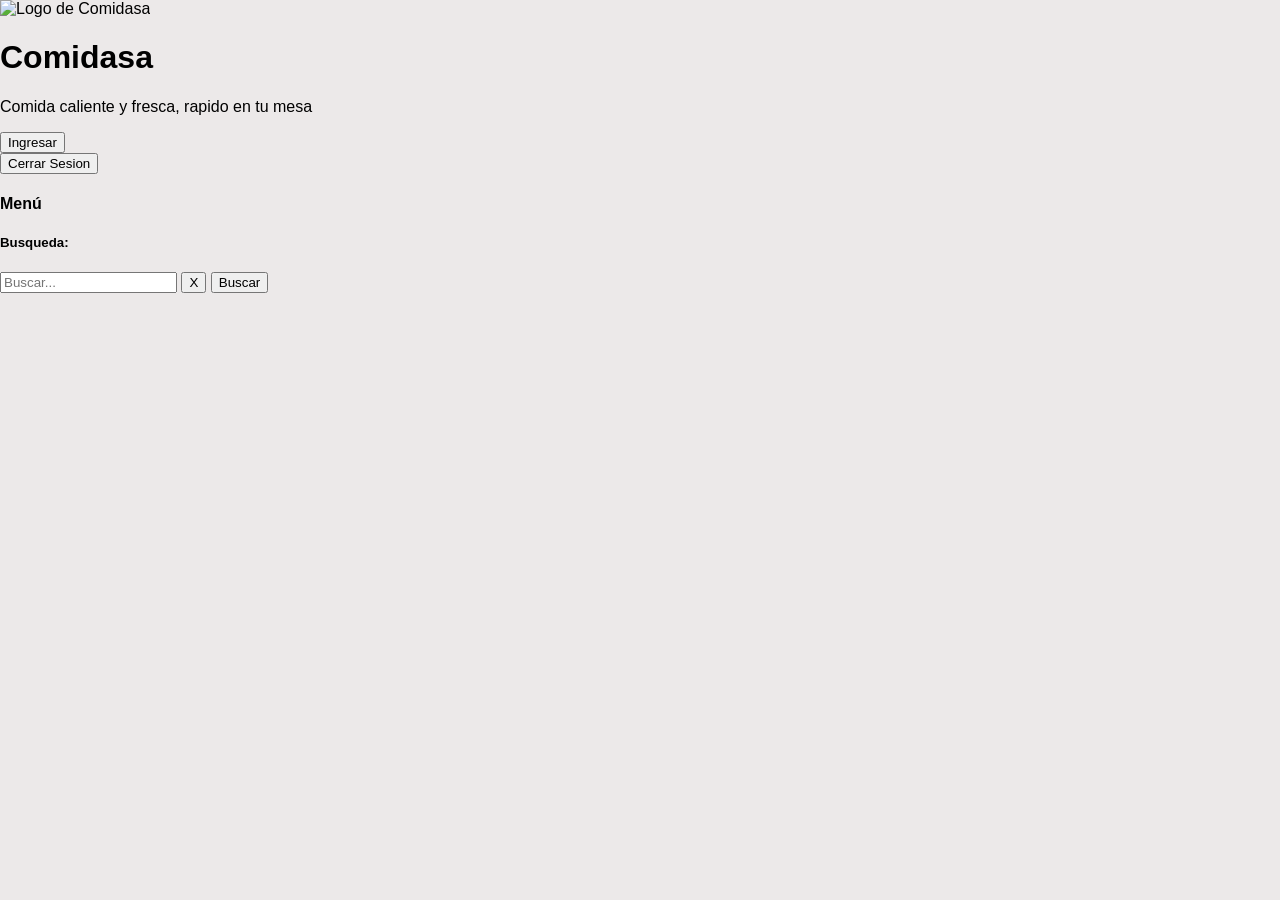
==== Web/FrontEnd/index.html @ 577b8fdf "Inicio del proyectoCiber" ====
<!DOCTYPE html>
<html lang="en">
<head>
    <meta charset="UTF-8">
    <meta name="viewport" content="width=device-width, initial-scale=1.0">
    <link rel="stylesheet" href="../Styles/main.css">
    <title>Comidasa</title>
</head>
<body>
    <header class="header">
        <div class="headContainer">
            <div class="empresa">
                <img src="../Assets/logo.png" alt="Logo de Comidasa" class="logo">
                <h1>Comidasa</h1>
                <p>Comida caliente y fresca, rapido en tu mesa</p>
            </div>
            <div>
                <button>Ingresar</button>
            </div>
            <div>
                <button>Cerrar Sesion</button>
            </div>
        </div>
    </header >
    
    <main class="main">
        <div class="mainCont">

            <section>
                <div class="">

                </div>
                <div class="catalogo">

                    <div>
                        <h4>Menú</h4>
                        <h5>Busqueda: </h5>
                        <input type="text" placeholder="Buscar...">
                        <button>X</button>
                        <button>Buscar</button>
                    </div>
                    <table>
                        <thead>

                        </thead>

                        <tbody>

                        </tbody>

                        <tfoot>

                        </tfoot>
                    </table>
                </div>

            </section>
            
            <section>
                <div class="productoPage">
                    

                </div>
            </section>

        </div>
    </main>


    <footer class="footer">
        <div class="footContainer">

        </div>
    </footer>

</body>
</html>
---- Web/Styles/main.css ----
body{
    font-family: Arial, sans-serif;
    margin: 0;
    padding: 0;
    background-color: #ece9e9;
}
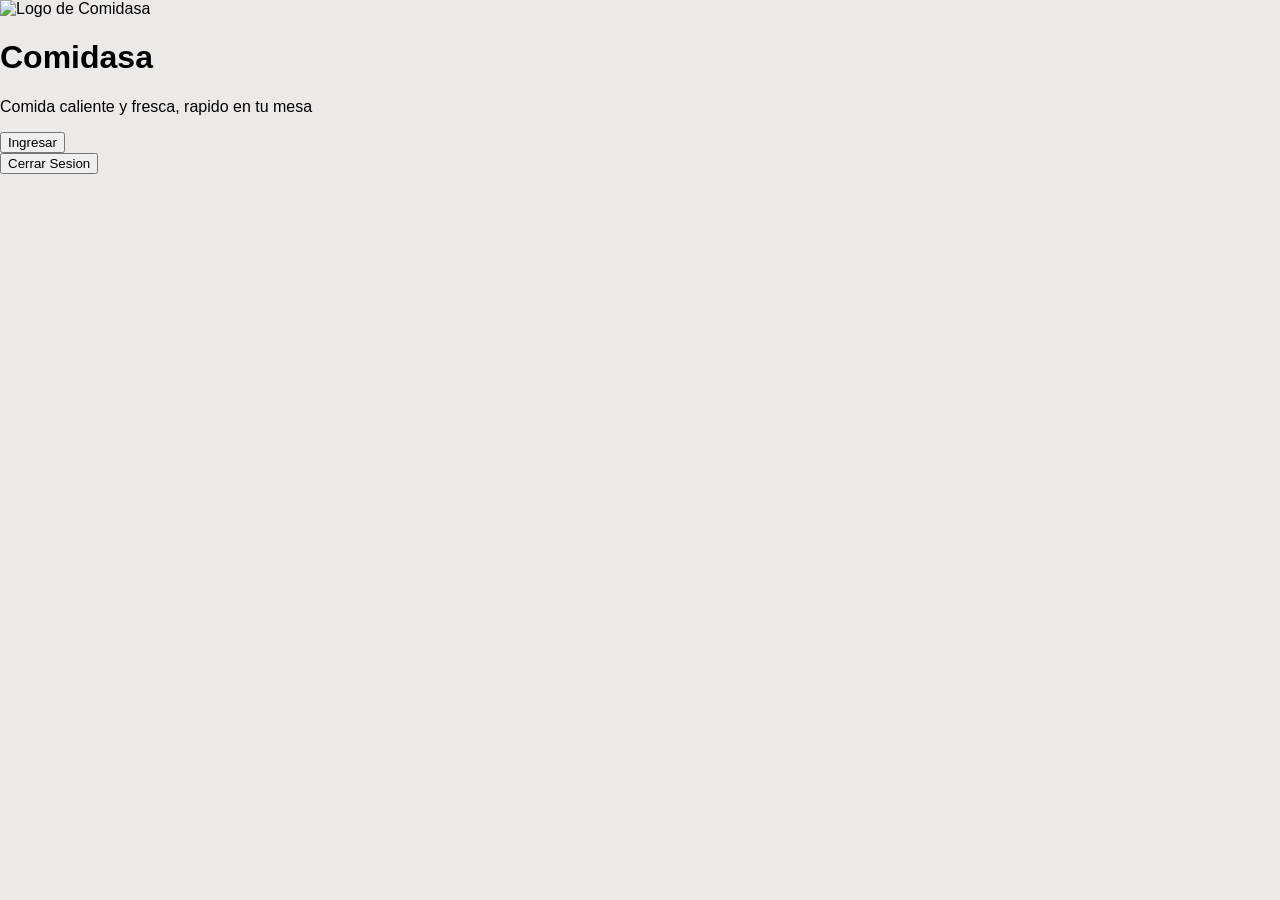
==== commit 93b0c652: "mas cosas" ====
--- a/Web/FrontEnd/index.html
+++ b/Web/FrontEnd/index.html
@@ -25,43 +25,8 @@
     
     <main class="main">
         <div class="mainCont">
-
-            <section>
-                <div class="">
-
-                </div>
-                <div class="catalogo">
-
-                    <div>
-                        <h4>Menú</h4>
-                        <h5>Busqueda: </h5>
-                        <input type="text" placeholder="Buscar...">
-                        <button>X</button>
-                        <button>Buscar</button>
-                    </div>
-                    <table>
-                        <thead>
-
-                        </thead>
-
-                        <tbody>
-
-                        </tbody>
-
-                        <tfoot>
-
-                        </tfoot>
-                    </table>
-                </div>
-
-            </section>
             
-            <section>
-                <div class="productoPage">
-                    
-
-                </div>
-            </section>
+            
 
         </div>
     </main>
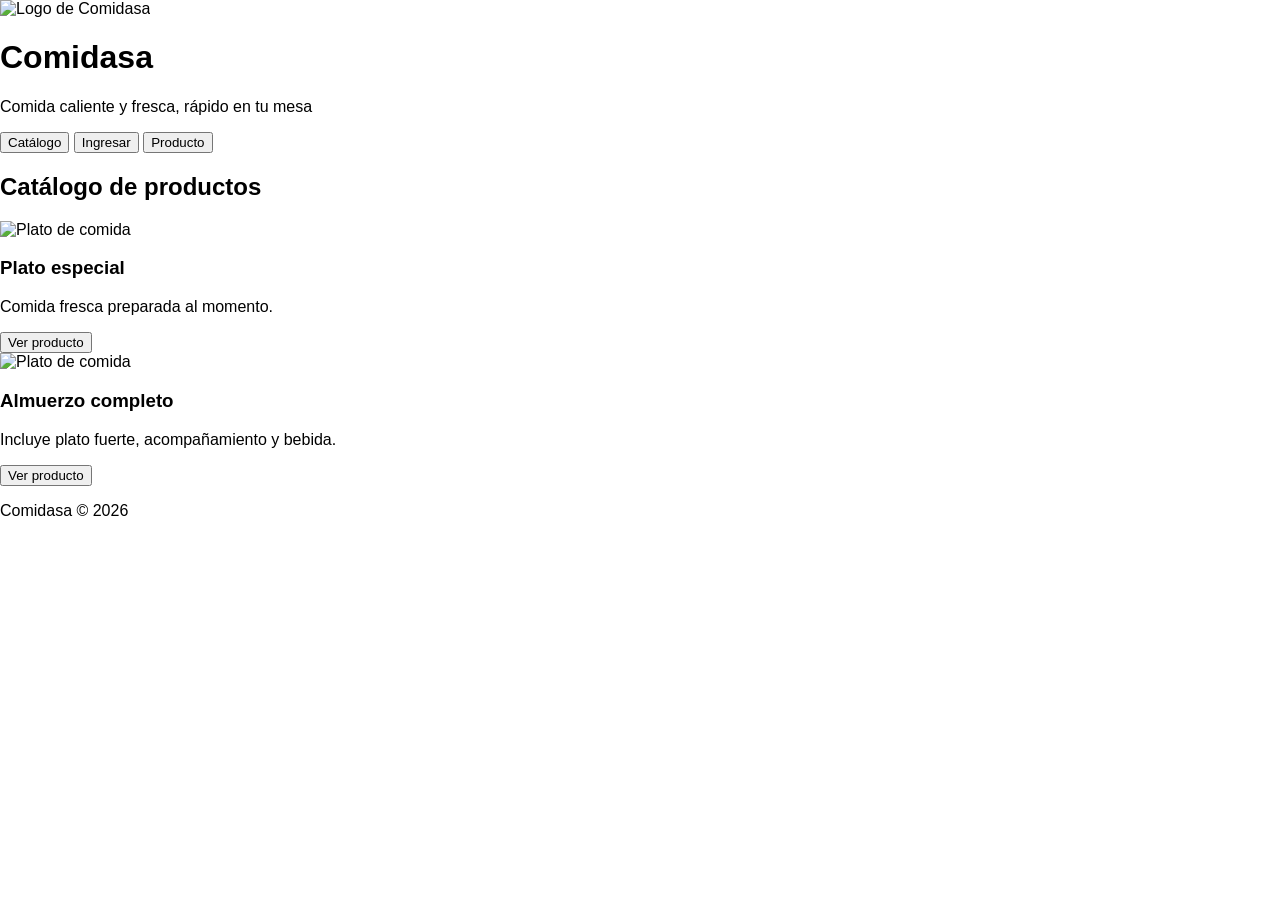
==== commit 1cd75add: "casi un ui" ====
--- a/Web/FrontEnd/index.html
+++ b/Web/FrontEnd/index.html
@@ -1,42 +1,24 @@
 <!DOCTYPE html>
-<html lang="en">
+<html lang="es">
 <head>
     <meta charset="UTF-8">
     <meta name="viewport" content="width=device-width, initial-scale=1.0">
+    <title>Comidasa</title>
+
     <link rel="stylesheet" href="../Styles/main.css">
-    <title>Comidasa</title>
 </head>
 <body>
-    <header class="header">
-        <div class="headContainer">
-            <div class="empresa">
-                <img src="../Assets/logo.png" alt="Logo de Comidasa" class="logo">
-                <h1>Comidasa</h1>
-                <p>Comida caliente y fresca, rapido en tu mesa</p>
-            </div>
-            <div>
-                <button>Ingresar</button>
-            </div>
-            <div>
-                <button>Cerrar Sesion</button>
-            </div>
-        </div>
-    </header >
-    
+
+    <div id="header"></div>
+
     <main class="main">
-        <div class="mainCont">
-            
-            
-
+        <div class="mainCont" id="app">
+            <!-- Aquí se cargará catalogo.html por defecto -->
         </div>
     </main>
 
+    <div id="footer"></div>
 
-    <footer class="footer">
-        <div class="footContainer">
-
-        </div>
-    </footer>
-
+    <script src="./Js/controller.js" defer></script>
 </body>
 </html>
--- a/Web/Styles/main.css
+++ b/Web/Styles/main.css
@@ -1,6 +1,8 @@
-body{
+@import('./variables.css');
+
+body {
     font-family: Arial, sans-serif;
     margin: 0;
     padding: 0;
-    background-color: #ece9e9;
+    background-color: var(--color-fondo);
 }
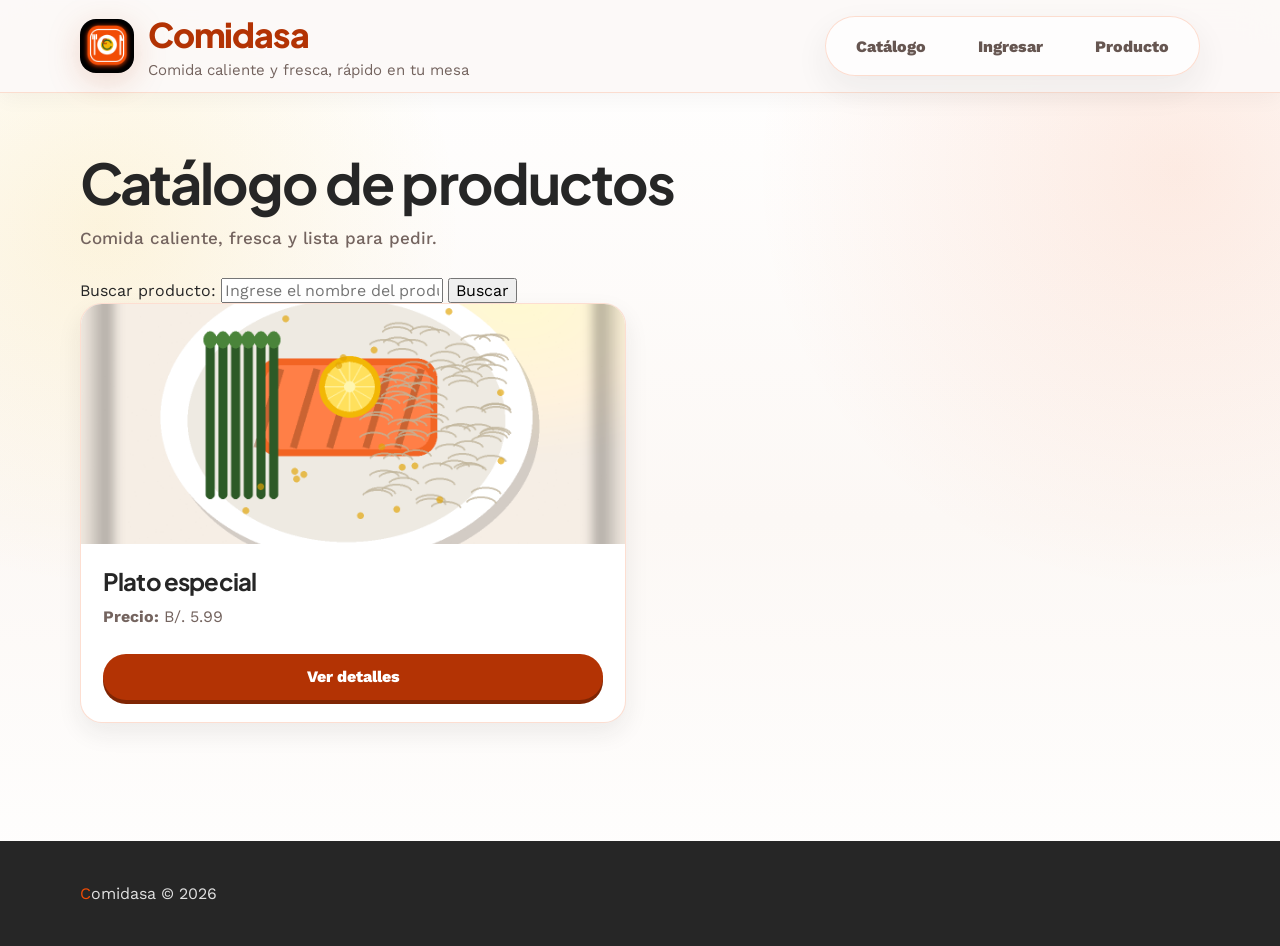
==== commit e2ff8577: "final creo" ====
--- a/Web/FrontEnd/index.html
+++ b/Web/FrontEnd/index.html
@@ -5,7 +5,7 @@
     <meta name="viewport" content="width=device-width, initial-scale=1.0">
     <title>Comidasa</title>
 
-    <link rel="stylesheet" href="../Styles/main.css">
+    <link rel="stylesheet" href="../Styles/main.css">  
 </head>
 <body>
 
--- a/Web/Styles/main.css
+++ b/Web/Styles/main.css
@@ -1,8 +1,534 @@
-@import('./variables.css');
+@import url('./variables.css');
+@import url('https://fonts.googleapis.com/css2?family=Plus+Jakarta+Sans:wght@700;800&family=Work+Sans:wght@400;500;600;700&display=swap');
+
+* {
+    box-sizing: border-box;
+}
+
+html {
+    scroll-behavior: smooth;
+}
 
 body {
-    font-family: Arial, sans-serif;
     margin: 0;
-    padding: 0;
-    background-color: var(--color-fondo);
-}+    min-height: 100vh;
+    color: var(--color-texto);
+    background:
+        radial-gradient(circle at 8% 24%, rgba(242, 183, 5, 0.12), transparent 26%),
+        radial-gradient(circle at 92% 18%, rgba(242, 76, 5, 0.10), transparent 30%),
+        linear-gradient(180deg, #fff 0%, var(--color-fondo) 55%, #fff 100%);
+    font-family: 'Work Sans', Arial, sans-serif;
+}
+
+button,
+input {
+    font: inherit;
+}
+
+button {
+    cursor: pointer;
+}
+
+img {
+    display: block;
+    max-width: 100%;
+}
+
+h1,
+h2,
+h3 {
+    font-family: 'Plus Jakarta Sans', Arial, sans-serif;
+    letter-spacing: -0.035em;
+}
+
+/* Layout general */
+.main {
+    min-height: 58vh;
+}
+
+.mainCont,
+.headContainer,
+.footContainer {
+    width: min(var(--container), calc(100% - 44px));
+    margin-inline: auto;
+}
+
+/* Header original, solo se le aplica apariencia premium */
+.header {
+    position: sticky;
+    top: 0;
+    z-index: 20;
+    background: rgba(252, 249, 248, 0.92);
+    border-bottom: 1px solid rgba(242, 76, 5, 0.16);
+    backdrop-filter: blur(18px);
+    box-shadow: 0 6px 20px rgba(38, 38, 38, 0.04);
+}
+
+.headContainer {
+    min-height: 92px;
+    display: flex;
+    align-items: center;
+    justify-content: space-between;
+    gap: 28px;
+}
+
+.empresa {
+    display: flex;
+    align-items: center;
+    gap: 14px;
+}
+
+.logo {
+    width: 54px;
+    height: 54px;
+    object-fit: contain;
+    border-radius: 16px;
+    filter: drop-shadow(0 8px 16px rgba(179, 51, 4, 0.18));
+}
+
+.empresa h1 {
+    margin: 0 0 5px;
+    color: var(--color-principal-oscuro);
+    font-size: clamp(24px, 4vw, 34px);
+    font-weight: 800;
+}
+
+.empresa p {
+    margin: 0;
+    color: var(--color-muted);
+    font-size: 15px;
+}
+
+.nav {
+    display: flex;
+    align-items: center;
+    gap: 8px;
+    padding: 8px;
+    background: rgba(255, 255, 255, 0.78);
+    border: 1px solid rgba(242, 76, 5, 0.18);
+    border-radius: 999px;
+    box-shadow: 0 14px 34px rgba(38, 38, 38, 0.07);
+}
+
+.nav button {
+    min-height: 42px;
+    padding: 0 22px;
+    border: 0;
+    border-radius: 999px;
+    background: transparent;
+    color: #665651;
+    font-weight: 800;
+    transition: 0.18s ease;
+}
+
+.nav button:hover,
+.nav button:focus-visible {
+    color: var(--color-blanco);
+    background: var(--color-principal-oscuro);
+    outline: none;
+    transform: translateY(-1px);
+}
+
+/* Catálogo */
+.catalogoPage {
+    padding: 60px 0 82px;
+}
+
+.catalogoPage h2 {
+    position: relative;
+    margin: 0 0 26px;
+    color: var(--color-neutral);
+    font-size: clamp(34px, 5vw, 56px);
+    line-height: 1.05;
+}
+
+.catalogoPage h2::after {
+    content: 'Comida caliente, fresca y lista para pedir.';
+    display: block;
+    max-width: 520px;
+    margin-top: 12px;
+    color: var(--color-muted);
+    font-family: 'Work Sans', Arial, sans-serif;
+    font-size: 17px;
+    font-weight: 500;
+    letter-spacing: 0;
+    line-height: 1.65;
+}
+
+.productosGrid {
+    display: grid;
+    grid-template-columns: repeat(2, minmax(0, 1fr));
+    gap: 28px;
+}
+
+.productoCard {
+    position: relative;
+    overflow: hidden;
+    min-height: 420px;
+    display: flex;
+    flex-direction: column;
+    background: var(--color-blanco);
+    border: 1px solid var(--color-borde);
+    border-radius: var(--radio);
+    box-shadow: var(--sombra-suave);
+    transition: transform 0.22s ease, box-shadow 0.22s ease;
+}
+
+.productoCard:hover {
+    transform: translateY(-6px);
+    box-shadow: var(--sombra);
+}
+
+.productoCard img {
+    width: 100%;
+    height: 240px;
+    object-fit: cover;
+    background: var(--color-fondo-suave);
+    transition: transform 0.4s ease;
+}
+
+.productoCard:hover img {
+    transform: scale(1.045);
+}
+
+.productoCard h3,
+.productoCard p,
+.productoCard button {
+    margin-inline: 22px;
+}
+
+.productoCard h3 {
+    margin-top: 22px;
+    margin-bottom: 8px;
+    color: var(--color-neutral);
+    font-size: 24px;
+}
+
+.productoCard p {
+    margin-top: 0;
+    color: var(--color-muted);
+    line-height: 1.6;
+}
+
+.productoCard button,
+.loginFormContainer button,
+.btnRegreso button {
+    min-height: 46px;
+    border: 0;
+    border-radius: 999px;
+    background: var(--color-principal-oscuro);
+    color: var(--color-blanco);
+    font-weight: 800;
+    box-shadow: 0 4px 0 #7f2503;
+    transition: transform 0.18s ease, background 0.18s ease, box-shadow 0.18s ease;
+}
+
+.productoCard button {
+    width: calc(100% - 44px);
+    margin-top: auto;
+    margin-bottom: 22px;
+}
+
+.productoCard button:hover,
+.loginFormContainer button:hover,
+.btnRegreso button:hover {
+    background: var(--color-principal);
+    transform: translateY(-2px);
+    box-shadow: 0 7px 18px rgba(179, 51, 4, 0.22);
+}
+
+/* Login usando el HTML original */
+.loginPage {
+    padding: 64px 0 84px;
+}
+
+.login {
+    display: grid;
+    grid-template-columns: minmax(0, 1.05fr) minmax(330px, 0.9fr);
+    align-items: center;
+    gap: 64px;
+}
+
+.login::before {
+    content: '';
+    min-height: 430px;
+    border-radius: var(--radio);
+    background:
+        linear-gradient(180deg, rgba(0, 0, 0, 0.05), rgba(0, 0, 0, 0.12)),
+        url('../Assets/plato.png') center/cover no-repeat;
+    box-shadow: var(--sombra);
+}
+
+.loginFormContainer {
+    width: 100%;
+    padding: 42px;
+    background: rgba(255, 255, 255, 0.96);
+    border: 1px solid rgba(242, 76, 5, 0.14);
+    border-radius: var(--radio);
+    box-shadow: var(--sombra);
+}
+
+.loginFormContainer h2 {
+    margin: 0 0 8px;
+    text-align: center;
+    color: var(--color-neutral);
+    font-size: 30px;
+}
+
+.loginFormContainer h2::after {
+    content: 'Ingresa tus credenciales para continuar';
+    display: block;
+    margin-top: 8px;
+    color: var(--color-muted);
+    font-family: 'Work Sans', Arial, sans-serif;
+    font-size: 14px;
+    font-weight: 500;
+    letter-spacing: 0;
+}
+
+.loginFormContainer form {
+    margin-top: 28px;
+    display: grid;
+    gap: 14px;
+}
+
+.loginFormContainer label {
+    color: var(--color-neutral);
+    font-size: 14px;
+    font-weight: 800;
+}
+
+.loginFormContainer input {
+    width: 100%;
+    min-height: 48px;
+    padding: 0 16px;
+    color: var(--color-neutral);
+    background: #fff;
+    border: 1px solid rgba(38, 38, 38, 0.12);
+    border-radius: 11px;
+    outline: none;
+    transition: 0.18s ease;
+}
+
+.loginFormContainer input:focus {
+    border-color: rgba(242, 76, 5, 0.55);
+    box-shadow: 0 0 0 4px rgba(242, 76, 5, 0.10);
+}
+
+.loginFormContainer button {
+    width: 100%;
+    margin-top: 12px;
+}
+
+/* Producto */
+.productoPage {
+    padding: 42px 0 78px;
+}
+
+.btnRegreso {
+    margin-bottom: 22px;
+}
+
+.btnRegreso button {
+    min-height: 40px;
+    padding-inline: 18px;
+    background: transparent;
+    color: var(--color-principal-oscuro);
+    border: 1px solid rgba(179, 51, 4, 0.28);
+    box-shadow: none;
+}
+
+.platoContainer {
+    display: grid;
+    grid-template-columns: minmax(0, 1.35fr) minmax(320px, 0.75fr);
+    gap: 30px;
+    align-items: start;
+}
+
+.imagenContainer {
+    position: relative;
+    overflow: hidden;
+    min-height: 480px;
+    border-radius: var(--radio);
+    background: var(--color-fondo-suave);
+    box-shadow: var(--sombra);
+}
+
+.imagenContainer::after {
+    content: 'Fresco · Recomendado';
+    position: absolute;
+    top: 18px;
+    right: 18px;
+    padding: 8px 14px;
+    border-radius: 999px;
+    background: rgba(255, 255, 255, 0.88);
+    color: var(--color-secundario);
+    font-size: 12px;
+    font-weight: 800;
+    text-transform: uppercase;
+    letter-spacing: 0.04em;
+}
+
+.imagenContainer img {
+    width: 100%;
+    height: 100%;
+    min-height: 480px;
+    object-fit: cover;
+}
+
+.productoInfo {
+    padding: 34px;
+    background: rgba(255, 255, 255, 0.96);
+    border: 1px solid rgba(242, 76, 5, 0.14);
+    border-radius: var(--radio);
+    box-shadow: var(--sombra-suave);
+}
+
+.productoInfo h2 {
+    margin: 0 0 10px;
+    color: var(--color-neutral);
+    font-size: clamp(34px, 5vw, 50px);
+    line-height: 1.05;
+}
+
+.productoInfo h2::after {
+    content: '★★★★★  4.8';
+    display: block;
+    margin-top: 12px;
+    color: var(--color-terciario);
+    font-family: 'Work Sans', Arial, sans-serif;
+    font-size: 17px;
+    letter-spacing: 0.08em;
+}
+
+.productoInfo p {
+    color: var(--color-muted);
+    font-size: 16px;
+    line-height: 1.7;
+}
+
+.productoInfo p strong {
+    display: inline-block;
+    margin-right: 8px;
+    color: var(--color-principal-oscuro);
+}
+
+.productoInfo p:last-child {
+    margin-top: 24px;
+    padding: 20px;
+    background: var(--color-fondo-suave);
+    border-radius: var(--radio-sm);
+    color: var(--color-neutral);
+    font-size: 22px;
+    font-weight: 800;
+}
+
+/* Error del router */
+.errorPage {
+    margin: 70px auto;
+    max-width: 760px;
+    padding: 36px;
+    background: var(--color-blanco);
+    border: 1px solid var(--color-borde);
+    border-radius: var(--radio);
+    box-shadow: var(--sombra-suave);
+}
+
+.errorPage h2 {
+    margin-top: 0;
+}
+
+/* Footer */
+.footer {
+    margin-top: 36px;
+    background: var(--color-neutral);
+    color: #f7f0ec;
+}
+
+.footContainer {
+    min-height: 105px;
+    display: flex;
+    align-items: center;
+}
+
+.footContainer p {
+    margin: 0;
+    color: rgba(255, 255, 255, 0.86);
+    font-size: 16px;
+}
+
+.footContainer p::first-letter {
+    color: var(--color-principal);
+}
+
+@media (max-width: 820px) {
+    .headContainer,
+    .login,
+    .platoContainer {
+        grid-template-columns: 1fr;
+    }
+
+    .headContainer {
+        display: grid;
+        justify-items: start;
+        padding: 18px 0;
+    }
+
+    .nav {
+        width: 100%;
+        justify-content: space-between;
+        overflow-x: auto;
+    }
+
+    .nav button {
+        padding-inline: 16px;
+        white-space: nowrap;
+    }
+
+    .productosGrid {
+        grid-template-columns: 1fr;
+    }
+
+    .login {
+        gap: 26px;
+    }
+
+    .login::before,
+    .imagenContainer,
+    .imagenContainer img {
+        min-height: 300px;
+    }
+
+    .loginFormContainer,
+    .productoInfo {
+        padding: 28px;
+    }
+}
+
+@media (max-width: 520px) {
+    .mainCont,
+    .headContainer,
+    .footContainer {
+        width: min(100% - 28px, var(--container));
+    }
+
+    .empresa {
+        align-items: flex-start;
+    }
+
+    .empresa p {
+        font-size: 13px;
+    }
+
+    .nav {
+        border-radius: 18px;
+    }
+
+    .productoCard {
+        min-height: auto;
+    }
+
+    .productoCard img {
+        height: 210px;
+    }
+}
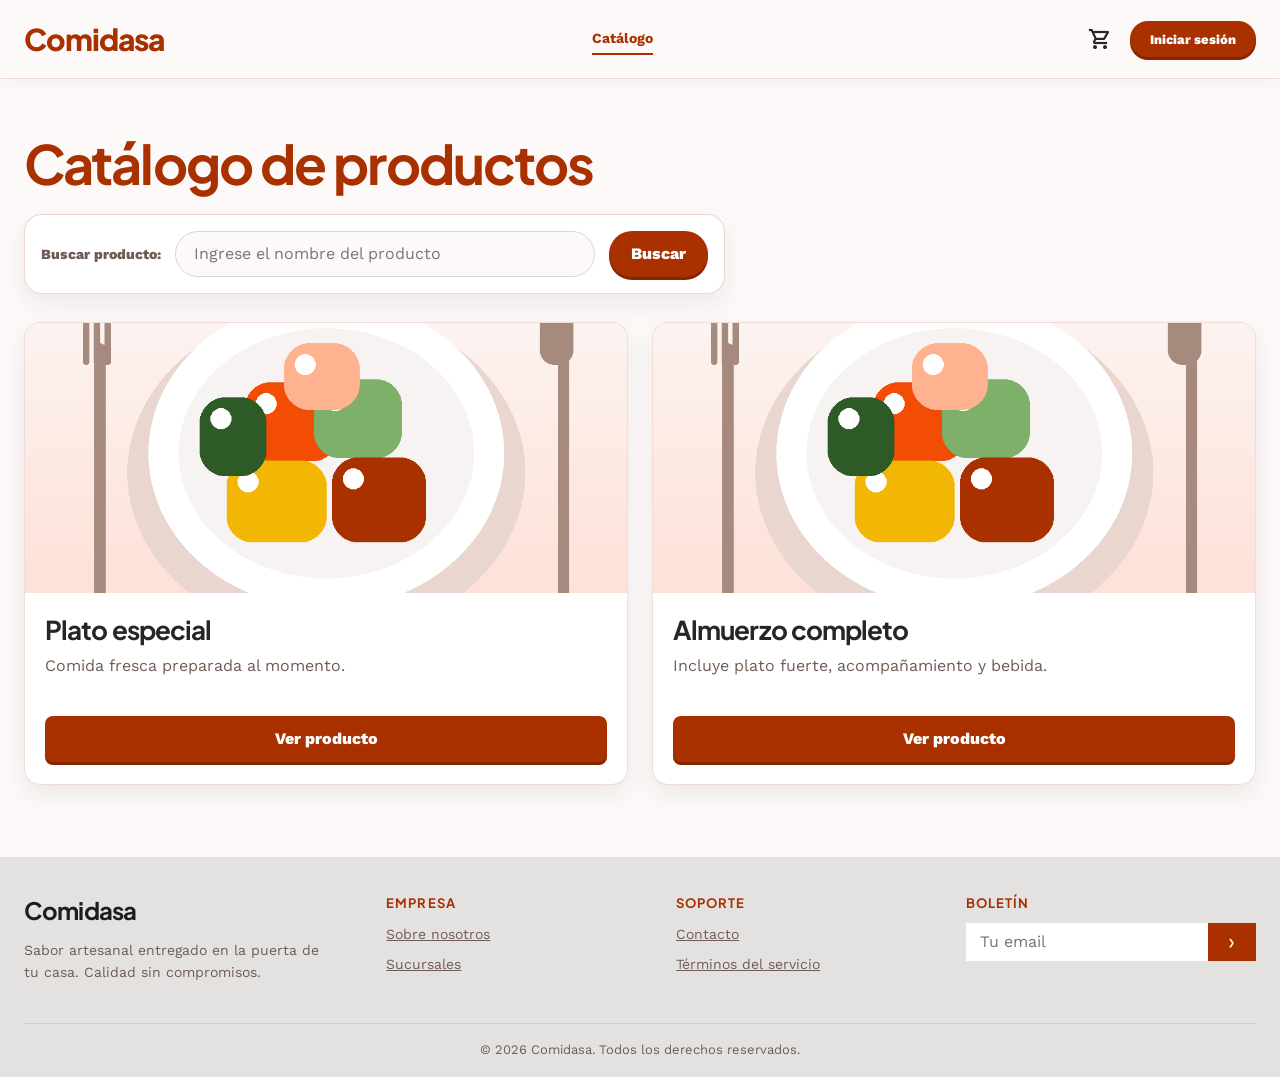
==== commit 97056abd: "Corrige rutas y diseño del frontend" ====
--- a/Web/FrontEnd/index.html
+++ b/Web/FrontEnd/index.html
@@ -3,22 +3,81 @@
 <head>
     <meta charset="UTF-8">
     <meta name="viewport" content="width=device-width, initial-scale=1.0">
-    <title>Comidasa</title>
-
-    <link rel="stylesheet" href="../Styles/main.css">  
+    <title>Catálogo - Comidasa</title>
+    <link rel="preconnect" href="https://fonts.googleapis.com">
+    <link rel="preconnect" href="https://fonts.gstatic.com" crossorigin>
+    <link href="https://fonts.googleapis.com/css2?family=Plus+Jakarta+Sans:wght@700;800&family=Work+Sans:wght@400;500;600;700&display=swap" rel="stylesheet">
+    <link href="https://fonts.googleapis.com/css2?family=Material+Symbols+Outlined:wght,FILL@100..700,0..1&display=swap" rel="stylesheet">
+    <link rel="stylesheet" href="./Styles/main.css">
 </head>
 <body>
+    <header class="topbar">
+        <div class="container nav-wrap">
+            <a href="./index.html" class="brand">Comidasa</a>
+            <nav class="nav-links" aria-label="Navegación principal">
+                <a href="./index.html" class="active">Catálogo</a>
+            </nav>
+            <div class="nav-actions">
+                <button class="icon-link" type="button" aria-label="Carrito"><span class="material-symbols-outlined">shopping_cart</span></button>
+                <a href="./Views/login.html" class="btn btn-sm btn-primary">Iniciar sesión</a>
+            </div>
+        </div>
+    </header>
 
-    <div id="header"></div>
+    <main>
+        <section class="catalogoPage container">
+            <h2>Catálogo de productos</h2>
 
-    <main class="main">
-        <div class="mainCont" id="app">
-            <!-- Aquí se cargará catalogo.html por defecto -->
-        </div>
+            <div class="busquedaCatalogo">
+                <label for="searchInput">Buscar producto:</label>
+                <input type="text" id="searchInput" placeholder="Ingrese el nombre del producto">
+                <button type="button" id="searchButton">Buscar</button>
+            </div>
+
+            <div class="productosGrid">
+                <article class="productoCard">
+                    <img src="./Assets/plato.png" alt="Plato de comida">
+                    <h3>Plato especial</h3>
+                    <p>Comida fresca preparada al momento.</p>
+                    <button type="button" data-ruta="/producto">Ver producto</button>
+                </article>
+
+                <article class="productoCard">
+                    <img src="./Assets/plato.png" alt="Plato de comida">
+                    <h3>Almuerzo completo</h3>
+                    <p>Incluye plato fuerte, acompañamiento y bebida.</p>
+                    <button type="button" data-ruta="/producto">Ver producto</button>
+                </article>
+            </div>
+        </section>
     </main>
 
-    <div id="footer"></div>
-
-    <script src="./Js/controller.js" defer></script>
+    <footer class="footer" id="footer">
+        <div class="container footer-grid">
+            <div>
+                <h2>Comidasa</h2>
+                <p>Sabor artesanal entregado en la puerta de tu casa. Calidad sin compromisos.</p>
+            </div>
+            <div>
+                <h3>Empresa</h3>
+                <a href="#">Sobre nosotros</a>
+                <a href="#">Sucursales</a>
+            </div>
+            <div>
+                <h3>Soporte</h3>
+                <a href="#">Contacto</a>
+                <a href="#">Términos del servicio</a>
+            </div>
+            <div>
+                <h3>Boletín</h3>
+                <form class="newsletter">
+                    <input type="email" placeholder="Tu email" aria-label="Correo">
+                    <button type="button">›</button>
+                </form>
+            </div>
+        </div>
+        <div class="footer-bottom">© 2026 Comidasa. Todos los derechos reservados.</div>
+    </footer>
+    <script src="./Js/navegacion.js"></script>
 </body>
-</html>+</html>
--- a/Web/FrontEnd/Styles/main.css
+++ b/Web/FrontEnd/Styles/main.css
@@ -0,0 +1,1199 @@
+@import url("./variables.css");
+
+* {
+    box-sizing: border-box;
+}
+
+html {
+    scroll-behavior: smooth;
+}
+
+body {
+    margin: 0;
+    min-height: 100vh;
+    background: var(--surface);
+    color: var(--text);
+    font-family: "Work Sans", Arial, sans-serif;
+}
+
+img {
+    max-width: 100%;
+    display: block;
+}
+
+button,
+input {
+    font: inherit;
+}
+
+button,
+a {
+    -webkit-tap-highlight-color: transparent;
+}
+
+a {
+    color: inherit;
+    text-decoration: none;
+}
+
+h1,
+h2,
+h3,
+.brand {
+    font-family: "Plus Jakarta Sans", Arial, sans-serif;
+    letter-spacing: -0.035em;
+}
+
+.container {
+    width: min(var(--container), calc(100% - 48px));
+    margin-inline: auto;
+}
+
+.material-symbols-outlined {
+    font-variation-settings: 'FILL' 0, 'wght' 500, 'GRAD' 0, 'opsz' 24;
+    line-height: 1;
+}
+
+.topbar {
+    position: sticky;
+    top: 0;
+    z-index: 50;
+    background: rgba(252, 249, 248, 0.92);
+    backdrop-filter: blur(18px);
+    border-bottom: 1px solid rgba(229, 190, 179, 0.48);
+    box-shadow: 0 4px 18px rgba(38, 38, 38, 0.04);
+}
+
+.topbar.compact .nav-wrap {
+    min-height: 56px;
+}
+
+.nav-wrap {
+    min-height: 78px;
+    display: flex;
+    align-items: center;
+    justify-content: space-between;
+    gap: 28px;
+}
+
+.brand {
+    color: var(--primary-dark);
+    font-size: 30px;
+    font-weight: 800;
+}
+
+.nav-links {
+    display: flex;
+    align-items: center;
+    justify-content: center;
+    gap: 28px;
+    font-size: 14px;
+    color: var(--muted);
+}
+
+.nav-links a,
+.nav-links button {
+    border: 0;
+    background: transparent;
+    color: inherit;
+    cursor: pointer;
+    font-weight: 700;
+    padding-block: 7px;
+    border-bottom: 2px solid transparent;
+    transition: 0.2s ease;
+}
+
+.nav-links a:hover,
+.nav-links a.active,
+.nav-links button:hover,
+.nav-links button.active {
+    color: var(--primary-dark);
+    border-bottom-color: var(--primary-dark);
+}
+
+.nav-actions {
+    display: flex;
+    align-items: center;
+    gap: 12px;
+}
+
+.icon-link {
+    border: 0;
+    background: transparent;
+    color: var(--neutral);
+    display: inline-flex;
+    align-items: center;
+    justify-content: center;
+    cursor: pointer;
+}
+
+.btn {
+    border: 0;
+    border-radius: 999px;
+    min-height: 44px;
+    padding: 0 22px;
+    display: inline-flex;
+    align-items: center;
+    justify-content: center;
+    gap: 8px;
+    font-weight: 800;
+    cursor: pointer;
+    transition: transform 0.18s ease, box-shadow 0.18s ease, background 0.18s ease;
+}
+
+.btn:hover {
+    transform: translateY(-2px);
+}
+
+.btn-sm {
+    min-height: 36px;
+    padding-inline: 20px;
+    font-size: 13px;
+}
+
+.btn-primary {
+    background: var(--primary-dark);
+    color: var(--white);
+    box-shadow: 0 3px 0 #842500;
+}
+
+.btn-primary:hover {
+    background: var(--primary);
+}
+
+.btn-outline {
+    color: var(--primary-dark);
+    background: var(--white);
+    border: 1px solid var(--primary-dark);
+}
+
+.btn-full {
+    width: 100%;
+}
+
+/* Catálogo */
+.catalog-section {
+    padding: 56px 0 72px;
+}
+
+.catalog-heading {
+    max-width: 680px;
+    margin-bottom: 28px;
+}
+
+.catalog-heading h1 {
+    margin: 0 0 12px;
+    font-size: clamp(32px, 5vw, 52px);
+    line-height: 1.05;
+}
+
+.catalog-heading p {
+    margin: 0;
+    color: var(--muted);
+    font-size: 17px;
+    line-height: 1.65;
+}
+
+.filter-row {
+    display: flex;
+    gap: 12px;
+    overflow-x: auto;
+    padding-bottom: 10px;
+    margin-bottom: 22px;
+}
+
+.chip {
+    border: 0;
+    border-radius: 999px;
+    padding: 9px 18px;
+    background: var(--surface-2);
+    color: var(--muted);
+    font-size: 13px;
+    font-weight: 800;
+    cursor: pointer;
+    white-space: nowrap;
+}
+
+.chip.active,
+.chip:hover {
+    background: var(--primary-dark);
+    color: var(--white);
+}
+
+.food-grid {
+    display: grid;
+    grid-template-columns: repeat(4, minmax(0, 1fr));
+    gap: 24px;
+}
+
+.food-card {
+    background: var(--white);
+    border-radius: 12px;
+    overflow: hidden;
+    box-shadow: var(--soft-shadow);
+    transition: 0.25s ease;
+}
+
+.food-card:hover {
+    transform: translateY(-5px);
+    box-shadow: var(--shadow);
+}
+
+.food-img-wrap {
+    position: relative;
+    aspect-ratio: 1.2 / 1;
+    overflow: hidden;
+    background: var(--surface-2);
+}
+
+.food-img-wrap img {
+    width: 100%;
+    height: 100%;
+    object-fit: cover;
+    transition: 0.45s ease;
+}
+
+.food-card:hover .food-img-wrap img {
+    transform: scale(1.06);
+}
+
+.tag {
+    position: absolute;
+    left: 12px;
+    top: 12px;
+    color: white;
+    border-radius: 999px;
+    padding: 5px 10px;
+    font-size: 10px;
+    font-weight: 800;
+    text-transform: uppercase;
+    letter-spacing: 0.05em;
+}
+
+.tag-green { background: #388e3c; }
+.tag-red { background: #d32f2f; }
+.tag-gold { background: #755700; }
+
+.food-body {
+    padding: 17px 18px 20px;
+}
+
+.food-title-row {
+    display: flex;
+    align-items: flex-start;
+    justify-content: space-between;
+    gap: 10px;
+    margin-bottom: 9px;
+}
+
+.food-title-row h2 {
+    margin: 0;
+    font-size: 21px;
+    line-height: 1.15;
+}
+
+.food-title-row strong,
+.price-row strong,
+.pair-card span {
+    color: var(--primary-dark);
+    white-space: nowrap;
+    font-weight: 800;
+}
+
+.food-body p {
+    min-height: 42px;
+    margin: 0 0 18px;
+    color: var(--muted);
+    line-height: 1.55;
+    font-size: 14px;
+}
+
+.btn-card {
+    width: 100%;
+    min-height: 42px;
+    border-radius: 7px;
+    background: var(--primary-dark);
+    color: var(--white);
+    box-shadow: none;
+}
+
+.pager {
+    margin-top: 42px;
+    display: flex;
+    justify-content: center;
+    align-items: center;
+    gap: 18px;
+    color: var(--muted);
+    font-weight: 700;
+}
+
+.pager button {
+    width: 34px;
+    height: 34px;
+    border-radius: 50%;
+    border: 1px solid var(--border);
+    color: var(--muted);
+    background: var(--white);
+    cursor: pointer;
+}
+
+.active-page {
+    color: var(--primary-dark);
+}
+
+/* Login */
+.login-main {
+    background:
+        radial-gradient(circle at left bottom, rgba(45, 90, 39, 0.12), transparent 360px),
+        radial-gradient(circle at right top, rgba(242, 76, 5, 0.08), transparent 360px),
+        var(--surface);
+}
+
+.login-grid {
+    min-height: calc(100vh - 245px);
+    padding: 68px 0;
+    display: grid;
+    grid-template-columns: 1fr 460px;
+    align-items: center;
+    gap: clamp(48px, 9vw, 120px);
+}
+
+.login-copy h1 {
+    margin: 0 0 22px;
+    max-width: 580px;
+    color: var(--primary-dark);
+    font-size: clamp(42px, 6vw, 64px);
+    line-height: 1.08;
+}
+
+.login-copy h1 span {
+    color: var(--secondary);
+}
+
+.login-copy p {
+    max-width: 520px;
+    margin: 0 0 28px;
+    color: var(--muted);
+    line-height: 1.75;
+    font-size: 17px;
+}
+
+.login-copy img {
+    width: min(100%, 590px);
+    height: 250px;
+    object-fit: cover;
+    border-radius: 7px;
+    box-shadow: var(--soft-shadow);
+}
+
+.login-card {
+    background: var(--white);
+    border-radius: 14px;
+    padding: 44px 42px 36px;
+    box-shadow: 0 16px 40px rgba(38, 38, 38, 0.11);
+}
+
+.login-icon {
+    color: var(--primary-dark);
+    text-align: center;
+    margin-bottom: 14px;
+}
+
+.login-icon span {
+    font-size: 44px;
+}
+
+.login-card h2 {
+    text-align: center;
+    margin: 0 0 6px;
+    font-size: 26px;
+}
+
+.login-card > p {
+    text-align: center;
+    margin: 0 0 26px;
+    color: var(--muted);
+}
+
+.login-card label {
+    display: block;
+    margin: 18px 0 8px;
+    font-size: 13px;
+    font-weight: 800;
+}
+
+.input-box {
+    position: relative;
+}
+
+.input-box input {
+    width: 100%;
+    min-height: 54px;
+    padding: 0 44px;
+    border: 1px solid #ddd5d0;
+    border-radius: 7px;
+    background: var(--white);
+    color: var(--neutral);
+    outline: none;
+}
+
+.input-box input:focus {
+    border-color: var(--primary-dark);
+    box-shadow: 0 0 0 4px rgba(242, 76, 5, 0.13);
+}
+
+.input-box .material-symbols-outlined {
+    position: absolute;
+    top: 50%;
+    left: 15px;
+    transform: translateY(-50%);
+    color: var(--muted);
+    font-size: 20px;
+}
+
+.input-box .eye {
+    left: auto;
+    right: 14px;
+    font-size: 18px;
+}
+
+.form-options {
+    margin: 18px 0 24px;
+    display: flex;
+    align-items: center;
+    justify-content: space-between;
+    gap: 14px;
+    font-size: 13px;
+    color: var(--muted);
+}
+
+.form-options .check {
+    margin: 0;
+    display: flex;
+    align-items: center;
+    gap: 8px;
+    font-weight: 500;
+}
+
+.form-options a,
+.register-line a {
+    color: var(--primary-dark);
+    font-weight: 800;
+}
+
+.register-line {
+    margin-top: 34px;
+    text-align: center;
+    color: var(--muted);
+    font-size: 13px;
+}
+
+/* Producto */
+.product-detail {
+    padding: 28px 0 60px;
+}
+
+.back-link {
+    width: fit-content;
+    display: inline-flex;
+    align-items: center;
+    gap: 8px;
+    margin-bottom: 22px;
+    color: var(--muted);
+    font-size: 13px;
+    font-weight: 800;
+    text-transform: uppercase;
+}
+
+.back-link:hover {
+    color: var(--primary-dark);
+}
+
+.product-grid {
+    display: grid;
+    grid-template-columns: minmax(0, 1.55fr) minmax(340px, 0.75fr);
+    gap: 26px;
+    align-items: start;
+}
+
+.product-hero-img {
+    position: relative;
+    min-height: 560px;
+    border-radius: 10px;
+    overflow: hidden;
+    box-shadow: var(--soft-shadow);
+    background: var(--surface-2);
+}
+
+.product-hero-img img {
+    width: 100%;
+    height: 100%;
+    min-height: 560px;
+    object-fit: cover;
+}
+
+.hero-tags {
+    position: absolute;
+    top: 18px;
+    right: 18px;
+    display: flex;
+    gap: 8px;
+}
+
+.hero-tags span {
+    padding: 7px 12px;
+    border-radius: 999px;
+    background: var(--secondary-soft);
+    color: var(--secondary);
+    font-size: 11px;
+    font-weight: 800;
+    text-transform: uppercase;
+}
+
+.hero-tags span:nth-child(2) {
+    color: var(--primary-dark);
+    background: var(--primary-soft);
+}
+
+.product-panel {
+    position: sticky;
+    top: 90px;
+}
+
+.product-panel h1 {
+    margin: 0 0 10px;
+    font-size: clamp(42px, 5vw, 58px);
+    line-height: 1;
+}
+
+.rating {
+    display: flex;
+    align-items: center;
+    gap: 3px;
+    color: #755700;
+    margin-bottom: 18px;
+}
+
+.rating .filled {
+    font-variation-settings: 'FILL' 1, 'wght' 500, 'GRAD' 0, 'opsz' 24;
+}
+
+.rating strong {
+    color: var(--muted);
+    font-size: 13px;
+    margin-left: 8px;
+}
+
+.price-box {
+    background: var(--surface-2);
+    border-radius: 12px;
+    padding: 24px;
+    border: 1px solid rgba(229, 190, 179, 0.3);
+    margin-bottom: 22px;
+}
+
+.price-row {
+    display: flex;
+    align-items: flex-end;
+    justify-content: space-between;
+    gap: 18px;
+    padding-bottom: 18px;
+    margin-bottom: 18px;
+    border-bottom: 1px solid rgba(144, 112, 102, 0.2);
+}
+
+.price-row span {
+    color: var(--muted);
+    font-weight: 700;
+}
+
+.price-row strong {
+    font-size: 36px;
+}
+
+.price-box p {
+    margin: 0;
+    color: var(--muted);
+    line-height: 1.7;
+}
+
+.buy-row {
+    display: flex;
+    align-items: center;
+    gap: 14px;
+    margin-bottom: 14px;
+}
+
+.quantity {
+    min-width: 132px;
+    height: 48px;
+    padding: 4px;
+    border-radius: 999px;
+    display: flex;
+    align-items: center;
+    justify-content: space-between;
+    background: var(--surface-3);
+}
+
+.quantity button {
+    width: 40px;
+    height: 40px;
+    border-radius: 50%;
+    border: 0;
+    background: transparent;
+    font-weight: 800;
+    cursor: pointer;
+}
+
+.quantity span {
+    font-weight: 800;
+}
+
+.btn-cart {
+    flex: 1;
+    min-height: 48px;
+    text-transform: uppercase;
+    font-size: 13px;
+}
+
+.feature-grid {
+    margin-top: 18px;
+    display: grid;
+    grid-template-columns: 1fr 1fr;
+    gap: 12px;
+}
+
+.feature-grid div {
+    min-height: 70px;
+    padding: 12px;
+    border-radius: 9px;
+    background: var(--surface-2);
+    display: grid;
+    grid-template-columns: auto 1fr;
+    column-gap: 10px;
+    align-items: center;
+}
+
+.feature-grid span {
+    grid-row: span 2;
+    color: var(--primary-dark);
+}
+
+.feature-grid small {
+    color: var(--muted);
+    font-size: 10px;
+    font-weight: 800;
+    text-transform: uppercase;
+}
+
+.feature-grid strong {
+    font-size: 13px;
+}
+
+.pairs-section {
+    background: var(--surface-3);
+    padding: 64px 0;
+}
+
+.pairs-section h2 {
+    margin: 0 0 26px;
+    font-size: 30px;
+}
+
+.pairs-grid {
+    display: grid;
+    grid-template-columns: 1fr 1fr 1fr;
+    gap: 24px;
+}
+
+.pair-card,
+.delivery-card {
+    background: var(--white);
+    border-radius: 10px;
+    overflow: hidden;
+    box-shadow: var(--soft-shadow);
+}
+
+.pair-card img {
+    width: 100%;
+    height: 180px;
+    object-fit: cover;
+}
+
+.pair-card div {
+    padding: 16px;
+    display: flex;
+    align-items: center;
+    justify-content: space-between;
+    gap: 12px;
+}
+
+.pair-card h3 {
+    margin: 0 0 4px;
+    font-size: 18px;
+}
+
+.delivery-card {
+    padding: 34px;
+    text-align: center;
+    border: 1px solid rgba(242, 76, 5, 0.22);
+    background: rgba(242, 76, 5, 0.06);
+}
+
+.delivery-card > span {
+    width: 64px;
+    height: 64px;
+    margin-inline: auto;
+    border-radius: 50%;
+    display: inline-flex;
+    align-items: center;
+    justify-content: center;
+    color: white;
+    background: var(--primary-dark);
+    font-size: 34px;
+}
+
+.delivery-card h3 {
+    color: var(--primary-dark);
+    margin: 15px 0 8px;
+    font-size: 24px;
+}
+
+.delivery-card p {
+    color: var(--muted);
+    margin: 0 0 12px;
+    line-height: 1.55;
+}
+
+.delivery-card a {
+    color: var(--primary-dark);
+    font-weight: 800;
+    text-decoration: underline;
+}
+
+/* Footer */
+.footer {
+    background: var(--surface-3);
+    padding: 38px 0 20px;
+}
+
+.footer-grid {
+    display: grid;
+    grid-template-columns: 1.3fr 1fr 1fr 1fr;
+    gap: 48px;
+}
+
+.footer h2 {
+    margin: 0 0 12px;
+    font-size: 24px;
+}
+
+.footer h3 {
+    margin: 0 0 12px;
+    color: var(--primary-dark);
+    font-size: 13px;
+    text-transform: uppercase;
+    letter-spacing: 0.08em;
+}
+
+.footer p,
+.footer a {
+    color: var(--muted);
+    font-size: 14px;
+    line-height: 1.6;
+}
+
+.footer a {
+    display: block;
+    text-decoration: underline;
+    margin-bottom: 8px;
+}
+
+.social-row {
+    display: flex;
+    gap: 12px;
+    color: var(--primary-dark);
+    margin-top: 16px;
+}
+
+.newsletter {
+    display: flex;
+    height: 38px;
+}
+
+.newsletter input {
+    min-width: 0;
+    flex: 1;
+    border: 0;
+    background: var(--white);
+    padding: 0 14px;
+    outline: none;
+}
+
+.newsletter button {
+    width: 48px;
+    border: 0;
+    background: var(--primary-dark);
+    color: var(--white);
+    font-size: 22px;
+    cursor: pointer;
+}
+
+.footer-bottom {
+    width: min(var(--container), calc(100% - 48px));
+    margin: 26px auto 0;
+    padding-top: 18px;
+    border-top: 1px solid rgba(144, 112, 102, 0.18);
+    color: var(--muted);
+    text-align: center;
+    font-size: 13px;
+}
+
+@media (max-width: 1050px) {
+    .food-grid {
+        grid-template-columns: repeat(3, minmax(0, 1fr));
+    }
+
+    .login-grid,
+    .product-grid {
+        grid-template-columns: 1fr;
+    }
+
+    .product-panel {
+        position: static;
+    }
+}
+
+@media (max-width: 800px) {
+    .container {
+        width: min(100% - 28px, var(--container));
+    }
+
+    .nav-wrap {
+        min-height: auto;
+        padding: 15px 0;
+        flex-wrap: wrap;
+    }
+
+    .brand {
+        font-size: 24px;
+    }
+
+    .nav-links {
+        order: 3;
+        width: 100%;
+        overflow-x: auto;
+        justify-content: flex-start;
+        gap: 22px;
+        padding-top: 10px;
+    }
+
+    .food-grid,
+    .pairs-grid,
+    .footer-grid {
+        grid-template-columns: 1fr 1fr;
+    }
+
+    .login-copy img,
+    .login-copy p {
+        display: none;
+    }
+
+    .login-grid {
+        padding: 48px 0;
+    }
+
+    .login-card {
+        padding: 32px 24px;
+    }
+
+    .product-hero-img,
+    .product-hero-img img {
+        min-height: 360px;
+    }
+}
+
+@media (max-width: 560px) {
+    .nav-actions .icon-link,
+    .nav-actions {
+        display: none;
+    }
+
+    .catalog-section {
+        padding-top: 34px;
+    }
+
+    .food-grid,
+    .pairs-grid,
+    .footer-grid,
+    .feature-grid {
+        grid-template-columns: 1fr;
+    }
+
+    .buy-row,
+    .form-options {
+        flex-direction: column;
+        align-items: stretch;
+    }
+
+    .quantity {
+        width: 100%;
+    }
+
+    .login-copy h1 {
+        font-size: 38px;
+    }
+}
+
+
+/* Catálogo solicitado */
+.catalogoPage {
+    padding: 56px 0 72px;
+}
+
+.catalogoPage h2 {
+    margin: 0 0 22px;
+    color: var(--primary-dark);
+    font-size: clamp(34px, 5vw, 54px);
+    line-height: 1.05;
+}
+
+.busquedaCatalogo {
+    display: grid;
+    grid-template-columns: auto minmax(240px, 420px) auto;
+    align-items: center;
+    gap: 14px;
+    width: fit-content;
+    max-width: 100%;
+    margin-bottom: 28px;
+    padding: 16px;
+    border: 1px solid rgba(229, 190, 179, 0.62);
+    border-radius: var(--radius-lg);
+    background: var(--white);
+    box-shadow: var(--soft-shadow);
+}
+
+.busquedaCatalogo label {
+    color: var(--muted);
+    font-size: 14px;
+    font-weight: 800;
+}
+
+.busquedaCatalogo input {
+    min-height: 46px;
+    border: 1px solid #ddd5d0;
+    border-radius: 999px;
+    padding: 0 18px;
+    outline: none;
+    color: var(--neutral);
+    background: var(--surface);
+}
+
+.busquedaCatalogo input:focus,
+.registroCard input:focus {
+    border-color: var(--primary-dark);
+    box-shadow: 0 0 0 4px rgba(242, 76, 5, 0.13);
+}
+
+.busquedaCatalogo button,
+.productoCard button,
+.registroCard button[type="submit"] {
+    min-height: 46px;
+    border: 0;
+    border-radius: 999px;
+    padding: 0 22px;
+    color: var(--white);
+    background: var(--primary-dark);
+    font-weight: 800;
+    cursor: pointer;
+    box-shadow: 0 3px 0 #842500;
+    transition: 0.18s ease;
+}
+
+.busquedaCatalogo button:hover,
+.productoCard button:hover,
+.registroCard button[type="submit"]:hover {
+    background: var(--primary);
+    transform: translateY(-2px);
+}
+
+.productosGrid {
+    display: grid;
+    grid-template-columns: repeat(2, minmax(0, 1fr));
+    gap: 24px;
+}
+
+.productoCard {
+    overflow: hidden;
+    border-radius: 16px;
+    background: var(--white);
+    box-shadow: var(--soft-shadow);
+    border: 1px solid rgba(229, 190, 179, 0.52);
+    transition: 0.25s ease;
+}
+
+.productoCard:hover {
+    transform: translateY(-5px);
+    box-shadow: var(--shadow);
+}
+
+.productoCard img {
+    width: 100%;
+    height: 270px;
+    object-fit: cover;
+    background: var(--surface-2);
+}
+
+.productoCard h3 {
+    margin: 20px 20px 8px;
+    color: var(--neutral);
+    font-size: 26px;
+}
+
+.productoCard p {
+    min-height: 44px;
+    margin: 0 20px 18px;
+    color: var(--muted);
+    line-height: 1.55;
+}
+
+.productoCard button {
+    width: calc(100% - 40px);
+    margin: 0 20px 22px;
+    border-radius: 8px;
+}
+
+/* Registro solicitado */
+.registroPage {
+    padding: 36px 0 76px;
+    background:
+        radial-gradient(circle at left bottom, rgba(45, 90, 39, 0.12), transparent 360px),
+        radial-gradient(circle at right top, rgba(242, 76, 5, 0.08), transparent 360px),
+        var(--surface);
+}
+
+.registroShell {
+    display: grid;
+    gap: 22px;
+}
+
+.registroBack {
+    border: 0;
+    background: transparent;
+    cursor: pointer;
+}
+
+.registroGrid {
+    display: grid;
+    grid-template-columns: minmax(0, 1fr) minmax(340px, 480px);
+    gap: clamp(28px, 6vw, 82px);
+    align-items: center;
+}
+
+.registroAside {
+    padding: 28px;
+    border-radius: 20px;
+    background: rgba(255, 255, 255, 0.66);
+    border: 1px solid rgba(229, 190, 179, 0.55);
+    box-shadow: var(--soft-shadow);
+}
+
+.registroAside img {
+    width: 100%;
+    height: 330px;
+    object-fit: cover;
+    border-radius: 14px;
+    margin-bottom: 22px;
+}
+
+.registroAside h4 {
+    margin: 0 0 10px;
+    color: var(--primary-dark);
+    font-size: clamp(30px, 4vw, 44px);
+    line-height: 1.08;
+}
+
+.registroAside p {
+    margin: 0;
+    color: var(--muted);
+    font-size: 17px;
+    line-height: 1.7;
+}
+
+.registroCard {
+    padding: 38px;
+    border-radius: 16px;
+    background: var(--white);
+    box-shadow: 0 16px 40px rgba(38, 38, 38, 0.11);
+}
+
+.registroCard label {
+    display: block;
+    margin: 16px 0 8px;
+    color: var(--neutral);
+    font-size: 13px;
+    font-weight: 800;
+}
+
+.registroCard input {
+    width: 100%;
+    min-height: 52px;
+    border: 1px solid #ddd5d0;
+    border-radius: 9px;
+    padding: 0 16px;
+    outline: none;
+    color: var(--neutral);
+    background: var(--white);
+}
+
+.registroCard button[id^="toggle"] {
+    margin-top: 8px;
+    border: 0;
+    background: transparent;
+    color: var(--primary-dark);
+    font-size: 13px;
+    font-weight: 800;
+    cursor: pointer;
+}
+
+.registroCard button[type="submit"] {
+    width: 100%;
+    margin-top: 24px;
+}
+
+.register-line button {
+    border: 0;
+    background: transparent;
+    color: var(--primary-dark);
+    font-weight: 800;
+    cursor: pointer;
+    padding: 0;
+}
+
+@media (max-width: 900px) {
+    .registroGrid,
+    .productosGrid {
+        grid-template-columns: 1fr;
+    }
+
+    .busquedaCatalogo {
+        grid-template-columns: 1fr;
+        width: 100%;
+    }
+}
+
+@media (max-width: 560px) {
+    .catalogoPage h2 {
+        font-size: 36px;
+    }
+
+    .productoCard img,
+    .registroAside img {
+        height: 230px;
+    }
+
+    .registroCard,
+    .registroAside {
+        padding: 24px;
+    }
+}
